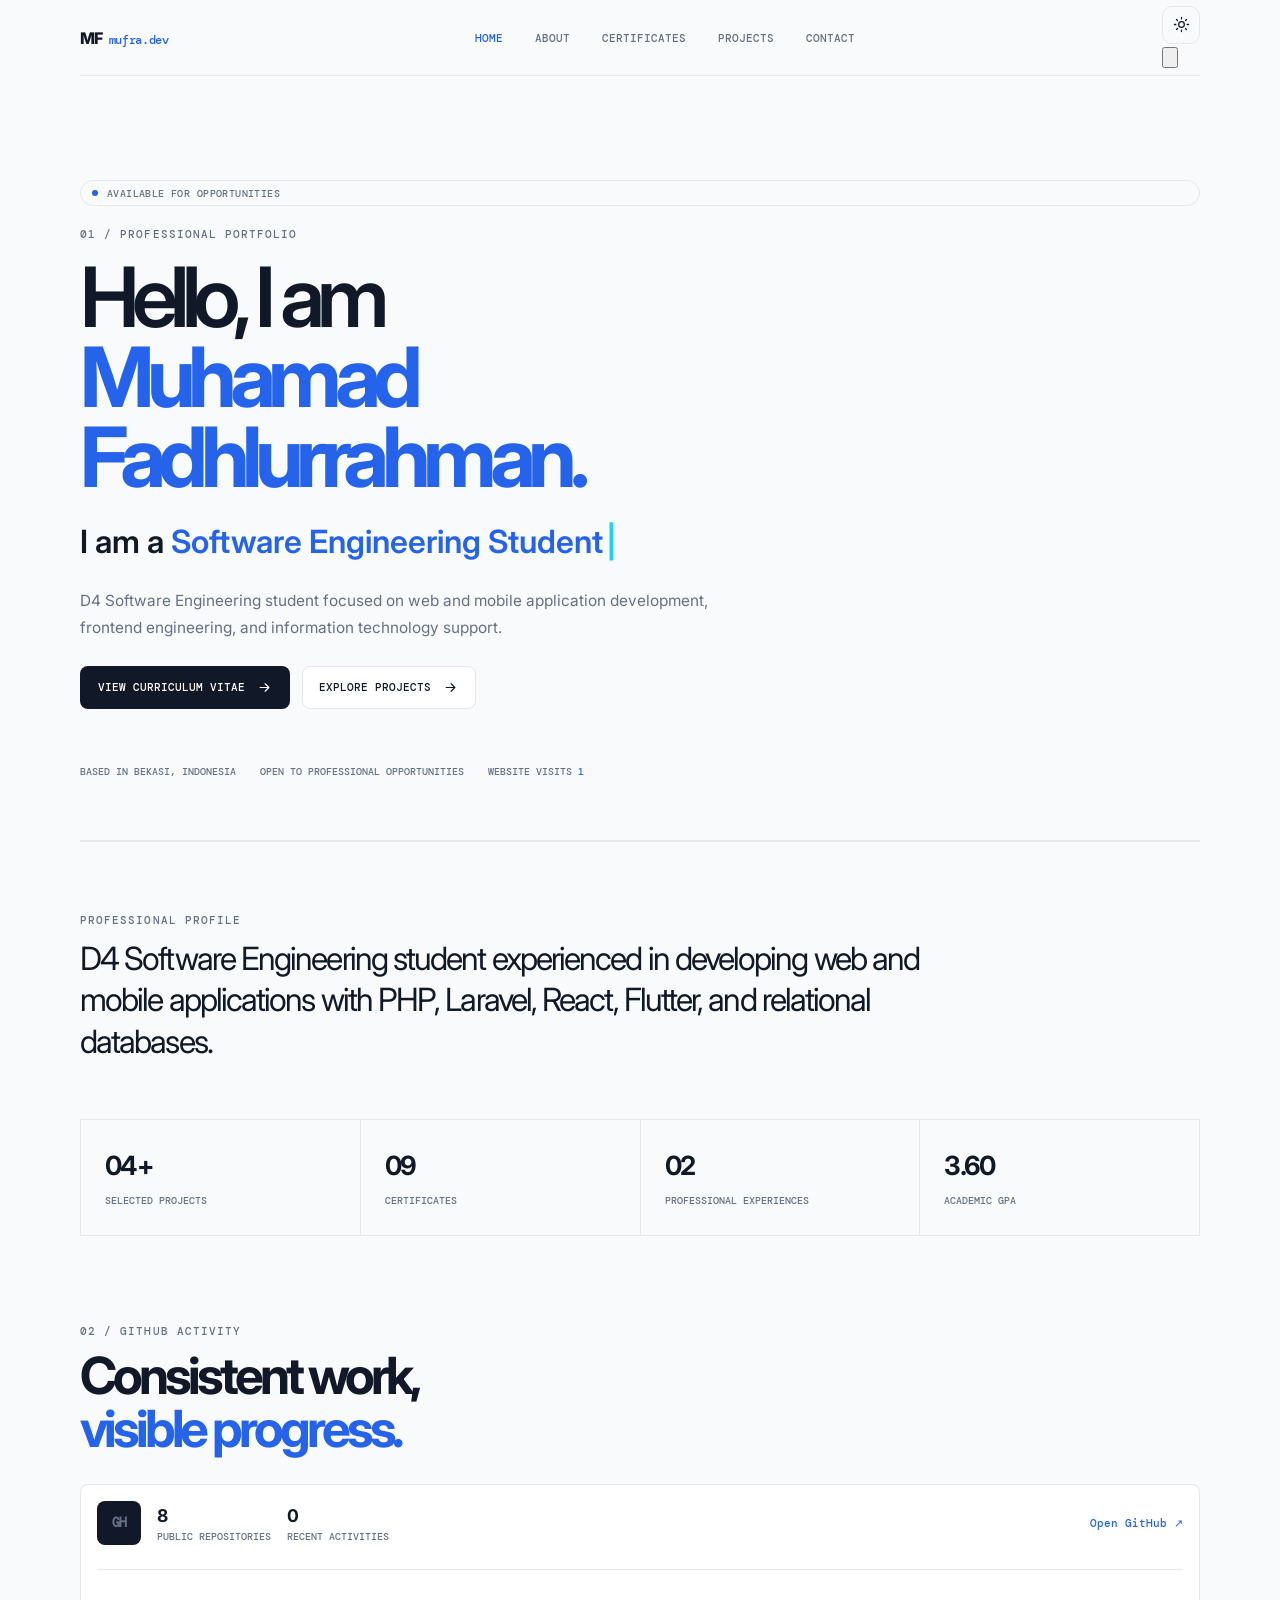
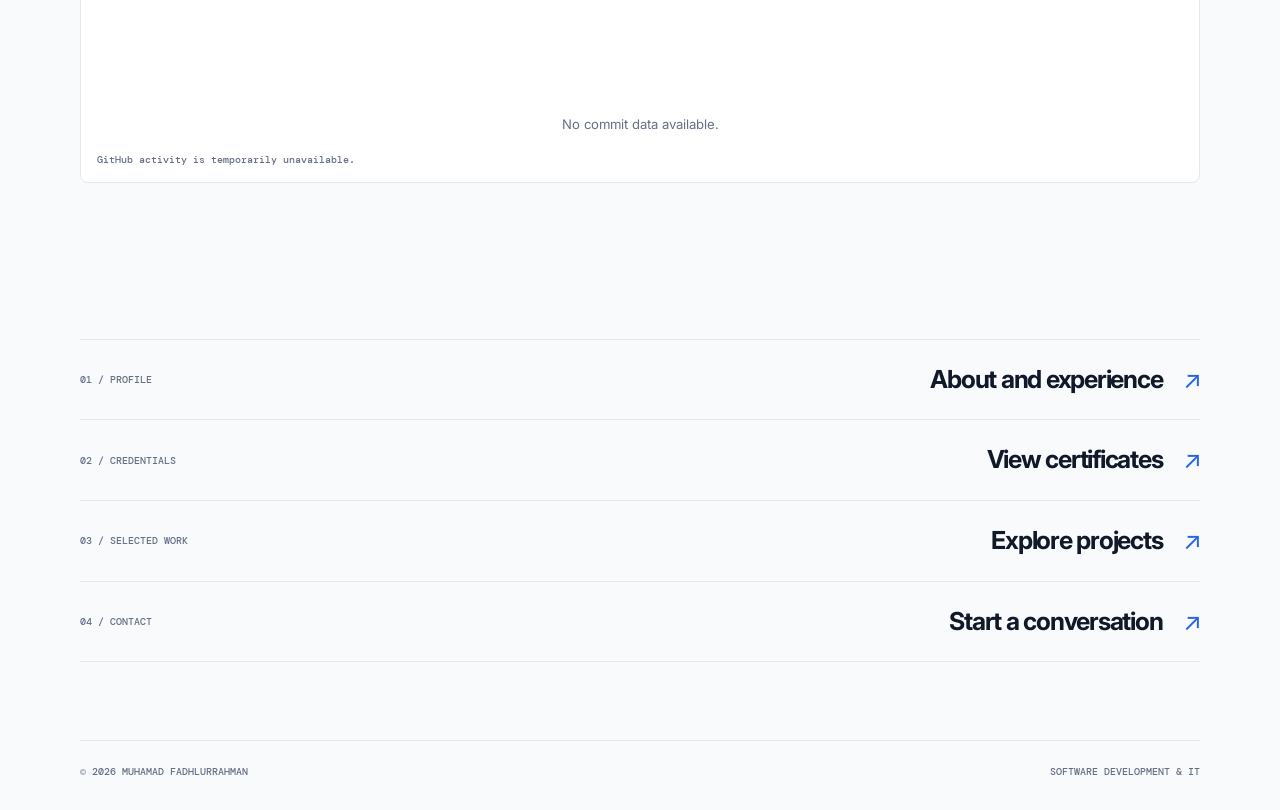
==== index.html @ b0180c2a "Initial commit" ====
<!doctype html>
<html lang="id" data-theme="light">
<head>
  <meta charset="UTF-8"><meta name="viewport" content="width=device-width, initial-scale=1.0">
  <meta name="description" content="Portfolio profesional Muhamad Fadhlurrahman, mahasiswa Rekayasa Perangkat Lunak.">
  <title>Muhamad Fadhlurrahman — Software Developer</title>
  <link rel="preconnect" href="https://fonts.googleapis.com"><link rel="preconnect" href="https://fonts.gstatic.com" crossorigin>
  <link href="https://fonts.googleapis.com/css2?family=DM+Mono:wght@400;500&family=Inter:wght@400;500;600;700;800&display=swap" rel="stylesheet"><link rel="stylesheet" href="index.css">
</head>
<body data-page="home">
  <div class="cursor-dot"></div><div class="cursor-ring"></div>
  <header class="navbar container"><a class="wordmark" href="index.html">MF<span>.</span></a><nav class="desktop-nav"><a class="active" href="index.html">Home</a><a href="certificates.html">Certificates</a><a href="projects.html">Projects</a><a href="contact.html">Contact</a></nav><div class="nav-actions"><button class="theme-switch" aria-label="Ganti tema" title="Ganti tema"><svg class="icon icon-sun" viewBox="0 0 24 24"><circle cx="12" cy="12" r="4"/><path d="M12 2v2M12 20v2M4.93 4.93l1.42 1.42M17.65 17.65l1.42 1.42M2 12h2M20 12h2M4.93 19.07l1.42-1.42M17.65 6.35l1.42-1.42"/></svg><svg class="icon icon-moon" viewBox="0 0 24 24"><path d="M21 12.79A9 9 0 1 1 11.21 3 7 7 0 0 0 21 12.79Z"/></svg></button><button class="menu-toggle" aria-label="Buka menu" aria-expanded="false"><svg viewBox="0 0 24 24"><path d="M4 7h16M4 12h16M4 17h16"/></svg></button></div></header>
  <nav class="mobile-menu container" aria-label="Mobile navigation"><a href="index.html">Home</a><a href="certificates.html">Certificates</a><a href="projects.html">Projects</a><a href="contact.html">Contact</a></nav>
  <main>
    <section class="hero container"><div class="hero-orb"></div><div class="availability"><span></span>Available for opportunities</div><p class="eyebrow">01 / Professional portfolio</p><h1>Hello, I am<br><strong>Muhamad Fadhlurrahman.</strong></h1><p class="hero-role">I am a <span id="role-rotator">Software Engineering Student</span><span class="typing-caret">|</span></p><p class="hero-copy">Mahasiswa D4 Rekayasa Perangkat Lunak yang berfokus pada pengembangan aplikasi web dan mobile, frontend engineering, serta dukungan teknologi informasi.</p><div class="hero-actions"><a class="button button-primary" href="assets/Muhamad_Fadhlurrahman_ATS_CV_Professional_Final.pdf" target="_blank" rel="noopener">View Curriculum Vitae <svg viewBox="0 0 24 24"><path d="M5 12h14m-6-6 6 6-6 6"/></svg></a><a class="button button-secondary" href="projects.html">Explore projects <svg viewBox="0 0 24 24"><path d="M5 12h14m-6-6 6 6-6 6"/></svg></a></div><div class="hero-meta"><span>Based in Bekasi, Indonesia</span><span>Open to professional opportunities</span></div></section>
    <section class="intro-strip container reveal"><p class="eyebrow">Professional profile</p><p class="lead">I build practical digital experiences with thoughtful interfaces, reliable functionality, and a continuous commitment to learning.</p></section>
    <section class="stats container reveal"><div><strong>04+</strong><span>Selected projects</span></div><div><strong>09</strong><span>Certificates</span></div><div><strong>02</strong><span>Professional experiences</span></div><div><strong>3.60</strong><span>Academic GPA</span></div></section>
    <section id="github-activity" class="section container"><div class="section-intro reveal"><p class="eyebrow">02 / GitHub activity</p><h2>Consistent work,<br><em>visible progress.</em></h2></div><div class="github-panel reveal"><div class="github-summary"><div class="github-mark">⌘</div><div><strong id="github-repos">—</strong><span>public repositories</span></div><div><strong id="github-events">—</strong><span>recent activities</span></div><a class="text-link" href="https://github.com/kusunoki778" target="_blank" rel="noreferrer">Open GitHub ↗</a></div><div class="activity-chart" id="activity-chart" aria-label="Aktivitas GitHub per bulan"><p class="loading-state">Loading activity...</p></div><p class="data-note" id="github-status">Recent public activity over the last six months.</p></div></section>
    <section class="section home-links container"><a class="feature-link reveal" href="certificates.html"><span>03 / Credentials</span><strong>View certificates <b>↗</b></strong></a><a class="feature-link reveal" href="projects.html"><span>04 / Selected work</span><strong>Explore projects <b>↗</b></strong></a><a class="feature-link reveal" href="contact.html"><span>05 / Contact</span><strong>Start a conversation <b>↗</b></strong></a></section>
  </main>
  <footer class="footer container"><span>© 2026 Muhamad Fadhlurrahman</span><span>Software Development & IT</span></footer>
  <script src="script.js"></script><script src="github.js"></script>
</body></html>
---- index.css ----
﻿:root{--bg-primary:#f8fafc;--bg-secondary:#fff;--bg-card:#fff;--text-primary:#0f172a;--text-secondary:#475569;--accent-color:#2563eb;--accent-hover:#1d4ed8;--border-color:#e2e8f0;--shadow-sm:0 1px 3px rgba(0,0,0,.05);--shadow-md:0 4px 14px rgba(15,23,42,.08);--transition:all .25s cubic-bezier(.4,0,.2,1);--sans:'Inter',sans-serif;--mono:'DM Mono',monospace}
*{box-sizing:border-box}
*,*::before,*::after{box-sizing:border-box}
html{scroll-behavior:smooth}
body{margin:0;background:var(--bg-primary);color:var(--text-primary);font-family:var(--sans);line-height:1.6;transition:background .3s,color .3s}
.container{width:min(1120px,calc(100% - 48px));margin-inline:auto}
.navbar{height:76px;display:flex;align-items:center;justify-content:space-between;width:min(1120px,calc(100% - 48px));margin:auto;position:relative;z-index:5}
.wordmark{font-size:.9rem;font-weight:700;letter-spacing:-.03em;text-decoration:none;color:var(--text-primary)}
nav{display:flex;gap:2rem}
nav a{color:var(--text-secondary);font:500 .7rem var(--mono);text-decoration:none;text-transform:uppercase;transition:var(--transition)}
nav a:hover{color:var(--accent-color)}
.theme-switch{width:38px;height:38px;border:1px solid var(--border-color);border-radius:10px;background:var(--bg-secondary);color:var(--text-primary);display:grid;place-items:center;cursor:pointer;transition:var(--transition)}
.theme-switch:hover{border-color:var(--accent-color);color:var(--accent-color)}
.icon{width:17px;height:17px;fill:none;stroke:currentColor;stroke-width:1.8;stroke-linecap:round;stroke-linejoin:round}
.icon-moon{display:none}
.hero{padding:126px 0 86px;border-bottom:1px solid var(--border-color)}
.availability{display:inline-flex;align-items:center;gap:.55rem;border:1px solid #bbf7d0;background:#f0fdf4;color:#15803d;border-radius:999px;padding:.35rem .7rem;font:500 .64rem var(--mono);text-transform:uppercase;letter-spacing:.04em}
.availability span{width:6px;height:6px;border-radius:50%;background:#22c55e}
.eyebrow{color:var(--text-secondary);font:500 .66rem var(--mono);text-transform:uppercase;letter-spacing:.1em}
.hero .eyebrow{margin:1.35rem 0 1rem}
.eyebrow i{color:var(--accent-color);font-style:normal;margin:0 .35rem}
.hero h1{font-size:clamp(3.6rem,8vw,7rem);line-height:.98;letter-spacing:-.09em;margin:0;max-width:850px;font-weight:500}
.hero h1 strong{color:var(--accent-color);font-weight:700}
.hero-copy{max-width:600px;color:var(--text-secondary);font-size:1.05rem;margin:1.7rem 0 2rem}
.hero-actions{display:flex;gap:.75rem}
.button{display:inline-flex;align-items:center;gap:.75rem;border:1px solid transparent;border-radius:8px;padding:.8rem 1.05rem;font:500 .68rem var(--mono);text-transform:uppercase;text-decoration:none;cursor:pointer;transition:var(--transition)}
.button svg,.card-link svg,.contact-links svg{width:15px;height:15px;fill:none;stroke:currentColor;stroke-width:1.8;stroke-linecap:round;stroke-linejoin:round}
.button-primary{background:var(--accent-color);color:white}
.button-primary:hover{background:var(--accent-hover);transform:translateY(-2px)}
.button-secondary{border-color:var(--border-color);background:var(--bg-secondary);color:var(--text-primary)}
.button-secondary:hover{border-color:var(--accent-color);color:var(--accent-color);transform:translateY(-2px)}
.hero-meta{display:flex;gap:2rem;margin-top:5rem;color:var(--text-secondary);font:500 .62rem var(--mono);text-transform:uppercase}
.section{padding:112px 0}
.section-intro{margin-bottom:2.7rem}
.section-intro h2{font-size:clamp(2.4rem,5vw,4rem);line-height:1.04;letter-spacing:-.08em;margin:0;font-weight:700}
.section-intro em{font-style:normal;color:var(--accent-color)}
.certificate-grid{display:grid;grid-template-columns:repeat(3,1fr);gap:1rem}
.certificate-card{background:var(--bg-card);border:1px solid var(--border-color);border-radius:12px;padding:.7rem;box-shadow:var(--shadow-sm);transition:var(--transition)}
.certificate-card:hover{transform:translateY(-4px);box-shadow:var(--shadow-md);border-color:#bfdbfe}
.certificate-card img{width:100%;height:160px;object-fit:cover;border-radius:7px;background:#f1f5f9}
.certificate-card div{padding:.75rem .25rem .25rem}
.certificate-card h3{font-size:.83rem;line-height:1.35;margin:0 0 .35rem}
.certificate-card p,.project-type{margin:0;color:var(--text-secondary);font:500 .62rem var(--mono);text-transform:uppercase}
.project-heading{display:inline-block;margin-bottom:2rem}
.project-tabs{display:flex;gap:1.5rem;border-bottom:1px solid var(--border-color);margin-bottom:1.5rem}
.tab{border:0;background:none;color:var(--text-secondary);padding:0 0 .8rem;font:500 .68rem var(--mono);text-transform:uppercase;cursor:pointer;position:relative}
.tab.active{color:var(--accent-color)}
.tab.active::after{content:'';height:2px;background:var(--accent-color);position:absolute;bottom:-1px;left:0;right:0}
.project-grid{display:grid;grid-template-columns:repeat(2,1fr);gap:1rem}
.project-card{background:var(--bg-card);border:1px solid var(--border-color);border-radius:12px;overflow:hidden;box-shadow:var(--shadow-sm);transition:var(--transition)}
.project-card:hover{transform:translateY(-4px);box-shadow:var(--shadow-md)}
.project-card.hidden{display:none}
.project-thumb{height:260px;background:#e2e8f0;overflow:hidden}
.project-thumb img{width:100%;height:100%;object-fit:cover;transition:transform .5s}
.project-card:hover .project-thumb img{transform:scale(1.04)}
.project-content{display:flex;justify-content:space-between;gap:1rem;padding:1.25rem}
.project-content h3{font-size:1.25rem;letter-spacing:-.04em;margin:.35rem 0 .45rem}
.project-content>div>p:not(.project-type){font-size:.8rem;color:var(--text-secondary);max-width:390px;margin:0}
.tech-list{display:flex;flex-wrap:wrap;gap:.35rem;margin-top:1rem}
.tech-list span{border:1px solid var(--border-color);border-radius:5px;color:var(--text-secondary);padding:.25rem .4rem;font:500 .58rem var(--mono)}
.card-link{flex:none;width:34px;height:34px;border:1px solid var(--border-color);border-radius:7px;color:var(--accent-color);display:grid;place-items:center;text-decoration:none}
.card-link:hover{background:var(--accent-color);color:white}
.about{background:var(--bg-secondary);border-block:1px solid var(--border-color)}
.about-layout{display:grid;grid-template-columns:1fr 1fr;gap:6rem}
.about-layout>p{font-size:1.2rem;line-height:1.7;color:var(--text-secondary);margin:0}
.skill-list{border-top:1px solid var(--border-color)}
.skill-list div{display:grid;grid-template-columns:140px 1fr;gap:1rem;padding:1rem 0;border-bottom:1px solid var(--border-color);font-size:.78rem}
.skill-list strong{font-size:.7rem;font-family:var(--mono);text-transform:uppercase;color:var(--text-primary)}
.skill-list span{color:var(--text-secondary)}
.contact{padding-bottom:80px}
.contact-inner{display:grid;grid-template-columns:1fr 1fr;gap:6rem;padding:3rem 0;border-top:1px solid var(--border-color)}
.contact-inner h2{font-size:clamp(2.4rem,5vw,4rem);line-height:1.03;letter-spacing:-.08em;margin:0}
.contact-inner em{font-style:normal;color:var(--accent-color)}
.contact-links{border-top:1px solid var(--border-color)}
.contact-links a{display:grid;grid-template-columns:90px 1fr 18px;align-items:center;gap:1rem;padding:1.1rem 0;border-bottom:1px solid var(--border-color);color:var(--text-primary);font-size:.8rem;text-decoration:none}
.contact-links a:hover{color:var(--accent-color)}
.contact-links span{color:var(--text-secondary);font:500 .63rem var(--mono);text-transform:uppercase}
.footer{display:flex;justify-content:space-between;padding:1.5rem 0 2rem;border-top:1px solid var(--border-color);color:var(--text-secondary);font:500 .62rem var(--mono);text-transform:uppercase}
body[data-theme="dark"]{--bg-primary:#090d16;--bg-secondary:#111827;--bg-card:#1f2937;--text-primary:#f9fafb;--text-secondary:#9ca3af;--accent-color:#3b82f6;--accent-hover:#60a5fa;--border-color:#263246;--shadow-sm:0 1px 3px rgba(0,0,0,.3);--shadow-md:0 4px 12px rgba(0,0,0,.4)}
body[data-theme="dark"] .availability{background:#052e16;border-color:#166534;color:#86efac}
body[data-theme="dark"] .certificate-card img{background:#111827}
.reveal{opacity:0;transform:translateY(18px);transition:.7s}
.reveal.visible{opacity:1;transform:none}
@media(max-width:780px){.container,.navbar{width:min(100% - 32px,560px)}
.navbar{height:68px}
.wordmark{font-size:.78rem}
nav{gap:.9rem}
nav a{font-size:.55rem}
.hero{padding:90px 0 60px}
.hero h1{font-size:clamp(3rem,14vw,5rem)}
.hero-meta{display:block;line-height:2;margin-top:3rem}
.certificate-grid,.project-grid,.about-layout,.contact-inner{grid-template-columns:1fr;gap:1rem}
.certificate-card img{height:190px}
.section{padding:75px 0}
.about-layout>p{font-size:1rem;margin-bottom:2rem}
.contact-inner{gap:2.5rem}
.footer{display:block;line-height:2}
.footer span{display:block}
}

/* Multi-page portfolio refresh */
:root{--bg-primary:#f7f8fc;--bg-secondary:#fff;--bg-card:rgba(255,255,255,.78);--text-primary:#111827;--text-secondary:#64748b;--accent-color:#6d28d9;--accent-hover:#0891b2;--border-color:#e5e7eb;--shadow-md:0 18px 50px rgba(30,41,59,.12)}
html[data-theme="dark"]{--bg-primary:#080b13;--bg-secondary:#111827;--bg-card:rgba(17,24,39,.78);--text-primary:#f8fafc;--text-secondary:#a4b0c2;--accent-color:#a78bfa;--accent-hover:#22d3ee;--border-color:#263247}
body{background:radial-gradient(circle at 80% 4%,rgba(124,58,237,.12),transparent 28%),radial-gradient(circle at 5% 42%,rgba(6,182,212,.08),transparent 30%),var(--bg-primary);background-attachment:fixed}
.navbar{position:sticky;top:0;background:color-mix(in srgb,var(--bg-primary) 78%,transparent);backdrop-filter:blur(18px);border-bottom:1px solid color-mix(in srgb,var(--border-color) 75%,transparent)}
.wordmark{font-size:1.1rem;letter-spacing:-.08em}.wordmark span{color:var(--accent-color)}.desktop-nav a.active{color:var(--accent-color)}
.hero{position:relative;min-height:calc(100vh - 76px);display:flex;flex-direction:column;justify-content:center;overflow:hidden}.hero-orb{position:absolute;width:480px;height:480px;right:-130px;top:80px;border-radius:50%;background:radial-gradient(circle,rgba(167,139,250,.2),rgba(34,211,238,.05) 45%,transparent 70%);filter:blur(16px);animation:floatGlow 8s ease-in-out infinite;pointer-events:none}.hero h1,.page-hero h1,.contact-copy h1{font-size:clamp(3.4rem,8vw,7.2rem);line-height:.96;letter-spacing:-.09em;font-weight:600}.hero h1 strong,.page-hero em,.contact-copy em,.section-intro em{font-style:normal;background:linear-gradient(100deg,#8b5cf6,#06b6d4 60%,#34d399);-webkit-background-clip:text;background-clip:text;color:transparent}.hero-role{font-size:clamp(1.25rem,2.5vw,2rem);margin:1.7rem 0 .2rem;font-weight:600}.hero-role span{color:var(--accent-color);transition:opacity .25s,transform .25s}.hero-role .role-changing{opacity:0;transform:translateY(8px)}.typing-caret{color:#22d3ee!important;margin-left:.2rem;animation:blink 1s infinite}.intro-strip{padding:88px 0 36px;border-top:1px solid var(--border-color)}.lead{max-width:790px;margin:0;font-size:clamp(1.7rem,3.5vw,3.2rem);line-height:1.15;letter-spacing:-.06em}.stats{display:grid;grid-template-columns:repeat(4,1fr);gap:1px;background:var(--border-color);border:1px solid var(--border-color);margin-top:36px}.stats div{padding:1.5rem;background:var(--bg-primary)}.stats strong{display:block;font-size:2rem;letter-spacing:-.06em}.stats span{font:500 .62rem var(--mono);color:var(--text-secondary);text-transform:uppercase}.page-hero{padding:110px 0 45px}.page-hero h1{margin:.5rem 0 1.4rem}.page-hero>p:last-child{max-width:590px;color:var(--text-secondary);font-size:1rem}.section-description{max-width:570px;color:var(--text-secondary)}.section-description a,.text-link{color:var(--accent-color)}
.github-panel{border:1px solid var(--border-color);background:var(--bg-card);border-radius:16px;padding:1.3rem;box-shadow:var(--shadow-md)}.github-summary{display:flex;align-items:center;gap:1.3rem;padding-bottom:1.5rem;border-bottom:1px solid var(--border-color)}.github-mark{width:44px;height:44px;display:grid;place-items:center;border-radius:12px;background:var(--text-primary);color:var(--bg-primary);font-size:1.5rem}.github-summary strong{display:block;font-size:1.25rem}.github-summary span{display:block;color:var(--text-secondary);font:500 .6rem var(--mono);text-transform:uppercase}.github-summary .text-link{margin-left:auto;font:500 .68rem var(--mono);text-decoration:none}.activity-chart{height:190px;display:flex;align-items:end;justify-content:space-around;gap:1.2rem;padding:1.5rem 1rem .3rem}.activity-month{height:100%;flex:1;display:flex;flex-direction:column;align-items:center;justify-content:end;gap:.45rem}.activity-month strong{font:500 .68rem var(--mono);color:var(--accent-color)}.activity-month small{font:500 .62rem var(--mono);color:var(--text-secondary);text-transform:uppercase}.bar-track{height:125px;width:min(42px,70%);display:flex;align-items:end;border-radius:8px;background:color-mix(in srgb,var(--border-color) 48%,transparent);overflow:hidden}.bar-track span{display:block;width:100%;min-height:8px;border-radius:8px;background:linear-gradient(180deg,#a78bfa,#06b6d4);transition:height 1s cubic-bezier(.16,1,.3,1)}.data-note,.loading-state{margin:.8rem 0 0;color:var(--text-secondary);font:500 .6rem var(--mono)}.empty-activity{width:100%;text-align:center;color:var(--text-secondary);font-size:.82rem}.empty-activity a{display:inline-block;margin-top:.5rem;color:var(--accent-color)}.home-links{display:grid;gap:0;padding-top:20px}.feature-link{display:flex;justify-content:space-between;align-items:center;padding:1.7rem 0;border-top:1px solid var(--border-color);text-decoration:none;color:var(--text-primary)}.feature-link:last-child{border-bottom:1px solid var(--border-color)}.feature-link span{font:500 .63rem var(--mono);color:var(--text-secondary);text-transform:uppercase}.feature-link strong{font-size:clamp(1.3rem,2.5vw,2rem);letter-spacing:-.05em}.feature-link b{color:var(--accent-color);font-weight:400;margin-left:1rem}.project-actions{display:flex;gap:.45rem;align-items:flex-start}.card-link{font-size:1rem}.certificate-card,.project-card{background:var(--bg-card);backdrop-filter:blur(8px);border-color:var(--border-color)}.certificate-card:after,.project-card:after{content:'';position:absolute;inset:0;transform:translateX(-120%);background:linear-gradient(110deg,transparent 35%,rgba(255,255,255,.25),transparent 65%);pointer-events:none}.certificate-card:hover:after,.project-card:hover:after{animation:shine .9s ease}.certificate-card:hover,.project-card:hover{border-color:color-mix(in srgb,var(--accent-color) 45%,var(--border-color));box-shadow:var(--shadow-md)}.contact-page{min-height:calc(100vh - 150px);display:grid;grid-template-columns:1fr 1fr;align-items:center;gap:6rem;padding:100px 0}.contact-copy h1{margin:.5rem 0 1.5rem}.contact-copy>p:last-child{max-width:480px;color:var(--text-secondary);font-size:1rem}.contact-page .contact-links{border-top:1px solid var(--border-color)}.contact-page .contact-links a{grid-template-columns:120px 1fr 18px}.certificate-modal{position:fixed;inset:0;z-index:100;display:grid;place-items:center;padding:24px;background:rgba(3,7,18,.82);backdrop-filter:blur(14px);opacity:0;pointer-events:none;transition:.25s}.certificate-modal.open{opacity:1;pointer-events:auto}.certificate-modal-content{position:relative;width:min(760px,92vw);max-height:90vh;padding:12px;border:1px solid rgba(255,255,255,.2);border-radius:16px;background:#111827;box-shadow:0 24px 80px rgba(0,0,0,.4);transform:scale(.96);transition:.25s}.certificate-modal.open .certificate-modal-content{transform:scale(1)}.certificate-modal img{display:block;width:100%;max-height:78vh;object-fit:contain;border-radius:9px}.certificate-modal h3{color:#fff;font-size:.8rem;margin:10px 4px 2px}.certificate-modal p{color:#9ca3af;font:.65rem var(--mono);margin:0 4px 3px}.certificate-close{position:absolute;top:-14px;right:-14px;width:40px;height:40px;border:1px solid rgba(255,255,255,.25);border-radius:50%;background:#fff;color:#111827;font-size:1.3rem;line-height:1;cursor:pointer}.certificate-card{cursor:pointer}@keyframes floatGlow{50%{transform:translate(-30px,20px) scale(1.12)}}@keyframes shine{100%{transform:translateX(120%)}}@keyframes blink{50%{opacity:0}}
html[data-theme="dark"] .availability{background:#052e16;border-color:#166534;color:#86efac}html[data-theme="dark"] .certificate-card img{background:#111827}
@media(max-width:780px){.desktop-nav{display:none}.hero{min-height:auto;padding:90px 0 70px}.hero h1,.page-hero h1,.contact-copy h1{font-size:clamp(3rem,14vw,5rem)}.hero-orb{width:300px;height:300px;right:-140px}.stats{grid-template-columns:repeat(2,1fr)}.stats div{padding:1rem}.github-summary{flex-wrap:wrap}.github-summary .text-link{width:100%;margin-left:0}.activity-chart{gap:.35rem;padding-inline:0}.contact-page{min-height:auto;grid-template-columns:1fr;gap:3rem;padding:80px 0}.page-hero{padding:80px 0 20px}.feature-link{display:block}.feature-link strong{display:block;margin-top:.7rem}.contact-page .contact-links a{grid-template-columns:90px 1fr 18px}}
@media(prefers-reduced-motion:reduce){*,*::before,*::after{animation-duration:.01ms!important;transition-duration:.01ms!important;scroll-behavior:auto!important}}

.hero-meta strong{color:var(--accent-color);font-weight:500}
.wordmark{display:inline-flex;align-items:baseline;gap:.45rem}.wordmark strong{font:800 1rem var(--sans);letter-spacing:-.08em;color:var(--text-primary)}.wordmark span{display:inline!important;color:var(--accent-color);font:500 .72rem var(--mono);letter-spacing:-.03em}
.top-repositories{margin-top:1.4rem;border-top:1px solid var(--border-color);padding-top:1rem}.top-repositories>p{margin:0 0 .5rem;color:var(--text-secondary);font:500 .62rem var(--mono);text-transform:uppercase}.top-repositories a{display:grid;grid-template-columns:32px 1fr auto;align-items:center;gap:.7rem;padding:.8rem 0;border-bottom:1px solid var(--border-color);color:var(--text-primary);text-decoration:none}.top-repositories a:hover strong{color:var(--accent-color)}.top-repositories span{color:var(--accent-color);font:500 .62rem var(--mono)}.top-repositories strong{font-size:.82rem}.top-repositories small{color:var(--text-secondary);font:500 .6rem var(--mono)}
.activity-month small{display:flex;flex-direction:column;align-items:center}.activity-month small i{font-style:normal;font-size:.5rem;opacity:.6;margin-top:2px}
.github-mark span{font:800 .82rem var(--mono);letter-spacing:-.08em}
.experience-item ul{margin:0;padding-left:1.1rem;color:var(--text-secondary);font:400 .84rem/1.7 var(--sans)}.experience-item li{padding-left:.25rem;margin:.2rem 0}.experience-item li::marker{color:var(--accent-color)}
.cursor-dot,.cursor-ring{display:none!important}.hero-orb{display:none}.hero{min-height:auto;padding:104px 0 62px}.hero h1{font-size:clamp(3rem,6.5vw,5.6rem);max-width:760px}.hero-copy{max-width:660px;font-size:.96rem;line-height:1.75;margin:1.2rem 0 1.5rem}.hero-role{margin:1.25rem 0 .1rem}.hero-meta{margin-top:3.5rem;gap:1.5rem}.intro-strip{padding:62px 0 28px}.lead{max-width:900px;font-size:clamp(1.35rem,2.5vw,2.25rem);line-height:1.3}.stats{margin-top:28px}.stats strong{font-size:1.65rem}.section{padding:78px 0}.section-intro{margin-bottom:1.8rem}.section-intro h2{font-size:clamp(2rem,4vw,3.25rem)}.page-hero{padding:76px 0 20px}.page-hero h1{font-size:clamp(2.7rem,6vw,5rem);margin:.4rem 0 1rem}.section-description{font-size:.9rem}.github-panel{padding:1rem}.github-summary{gap:1rem}.github-summary strong{font-size:1.1rem}.activity-chart{height:170px;padding:1.2rem .4rem .3rem;gap:.7rem}.bar-track{height:110px;width:min(32px,70%)}.feature-link{padding:1.25rem 0}.feature-link strong{font-size:clamp(1.1rem,2vw,1.55rem)}.certificate-grid,.project-grid{gap:.85rem}.certificate-card,.project-card{border-radius:6px}.certificate-card img{height:145px}.project-thumb{height:220px}.project-content{padding:1rem}.project-content h3{font-size:1.1rem}.project-content>div>p:not(.project-type){font-size:.76rem;line-height:1.65}.tech-list{margin-top:.8rem}.tech-list span{padding:.22rem .35rem}.about-grid{gap:4rem}.experience-item{gap:3rem}.contact-page{padding:78px 0}.contact-copy h1{font-size:clamp(2.7rem,6vw,5rem)}
html[data-theme="dark"] .github-panel,html[data-theme="dark"] .certificate-card,html[data-theme="dark"] .project-card{background:#111827}
@media(max-width:780px){.hero{padding:76px 0 54px}.hero h1{font-size:clamp(2.75rem,12vw,4.4rem)}.hero-copy{font-size:.88rem}.hero-meta{margin-top:2.5rem;line-height:1.8}.intro-strip{padding-top:52px}.lead{font-size:1.25rem}.section{padding:62px 0}.section-intro h2{font-size:2.15rem}.page-hero{padding-top:62px}.stats strong{font-size:1.4rem}.github-summary{gap:.75rem}.github-mark{width:38px;height:38px}.activity-chart{gap:.2rem}.activity-month small{font-size:.54rem}.experience-item{gap:.65rem}.about-grid{gap:2rem}}
@media(min-width:781px){.mobile-menu{display:none!important}}
@media(max-width:780px){.mobile-menu{position:fixed;display:flex;flex-direction:column;gap:1rem;inset:76px 12px auto;padding:1.35rem;border:1px solid var(--border-color);border-radius:10px;background:color-mix(in srgb,var(--bg-card) 94%,transparent);backdrop-filter:blur(18px);box-shadow:var(--shadow-md);opacity:0;pointer-events:none;transform:translateY(-12px);transition:opacity .25s,transform .25s}.mobile-menu.open{opacity:1;pointer-events:auto;transform:translateY(0)}.mobile-menu a{padding:.55rem;color:var(--text-primary);font:500 .7rem var(--mono);text-decoration:none;text-transform:uppercase}.mobile-menu a:hover{color:var(--accent-color)}}
@media(max-width:780px){header.navbar{display:flex!important;visibility:visible!important;opacity:1!important;position:fixed!important;top:0;left:0;right:0;width:100%!important;height:68px;z-index:100;padding:0 16px}.navbar .desktop-nav{display:none!important}.navbar .nav-actions{display:flex!important;align-items:center;gap:.45rem;position:relative;z-index:101}.navbar .menu-toggle{display:grid!important;place-items:center;width:44px;height:44px;border:0;background:transparent;color:var(--text-primary);cursor:pointer;pointer-events:auto;touch-action:manipulation;position:relative;z-index:102}.navbar .menu-toggle svg{width:22px;height:22px;fill:none;stroke:currentColor;stroke-width:1.8;stroke-linecap:round;pointer-events:none}.navbar .theme-switch{display:grid!important;place-items:center;pointer-events:auto}}

.wordmark{font-size:.95rem;letter-spacing:-.04em}.wordmark span{display:none}.theme-switch{background:transparent;border-color:var(--border-color);box-shadow:none}.theme-switch:hover{background:var(--text-primary);color:var(--bg-primary)}.button-primary{background:#111827;color:#fff}.button-primary:hover{background:#2563eb;color:#fff}html[data-theme="dark"] .button-primary{background:#fff;color:#111827}html[data-theme="dark"] .button-primary:hover{background:#60a5fa;color:#0b0f19}

.about-grid{display:grid;grid-template-columns:.8fr 1.2fr;gap:6rem;border-top:1px solid var(--border-color)}.about-block h2{margin:0;font-size:clamp(2.1rem,4vw,3.5rem);line-height:1.02;letter-spacing:-.07em}.about-block em,.experience-section em{font-style:normal;color:var(--accent-color)}.about-grid .skill-list{border-top:0}.about-grid .skill-list div{grid-template-columns:145px 1fr;align-items:start;padding:1.15rem 0}.about-grid .skill-list strong{font-family:var(--mono);font-size:.63rem;letter-spacing:.04em;color:var(--text-primary)}.about-grid .skill-list span{font-size:.82rem;line-height:1.65}.experience-section{border-top:1px solid var(--border-color)}.experience-section .section-intro{margin-bottom:2.2rem}.experience-section h2{font-size:clamp(2.1rem,4vw,3.5rem);line-height:1.02;letter-spacing:-.07em}.experience-list{border-top:1px solid var(--border-color)}.experience-item{display:grid;grid-template-columns:1fr 1.3fr;gap:4rem;padding:1.6rem 0;border-bottom:1px solid var(--border-color)}.experience-item>div>span{display:block;margin-bottom:.55rem;color:var(--accent-color);font:500 .62rem var(--mono);letter-spacing:.04em;text-transform:uppercase}.experience-item h3{margin:0 0 .25rem;color:var(--text-primary);font:700 clamp(1.15rem,2vw,1.5rem) var(--sans);letter-spacing:-.04em}.experience-item strong{color:var(--text-secondary);font:500 .68rem var(--mono);text-transform:uppercase}.experience-item p{margin:0;color:var(--text-secondary);font:400 .86rem/1.7 var(--sans);max-width:620px}
@media(max-width:780px){.about-grid{grid-template-columns:1fr;gap:2rem}.about-grid .skill-list div{grid-template-columns:110px 1fr}.experience-item{grid-template-columns:1fr;gap:.8rem}}
@media(max-width:780px){.navbar{position:fixed;top:0;left:0;right:0;width:100%;height:68px;padding-inline:16px;background:color-mix(in srgb,var(--bg-primary) 88%,transparent);backdrop-filter:blur(18px);border-bottom:1px solid var(--border-color);z-index:30}.navbar.container{width:100%}main{padding-top:68px}.mobile-menu{top:76px!important;z-index:29}.mobile-menu.container{width:calc(100% - 24px);max-width:none}}

/* Minimal electric-blue visual system */
:root{--bg-primary:#f8fafc;--bg-secondary:#fff;--bg-card:#fff;--text-primary:#111827;--text-secondary:#667085;--accent-color:#2563eb;--accent-hover:#1d4ed8;--border-color:#e5e7eb;--shadow-md:0 14px 36px rgba(15,23,42,.09)}
html[data-theme="dark"]{--bg-primary:#0b0f19;--bg-secondary:#111827;--bg-card:#111827;--text-primary:#f8fafc;--text-secondary:#94a3b8;--accent-color:#60a5fa;--accent-hover:#93c5fd;--border-color:#263244;--shadow-md:0 16px 40px rgba(0,0,0,.28)}
body{background:var(--bg-primary)}body::before{display:none}.hero-orb{width:420px;height:420px;background:radial-gradient(circle,rgba(37,99,235,.09),transparent 68%);filter:none}.hero h1 strong,.page-hero em,.contact-copy em,.section-intro em{background:none;color:var(--accent-color)}.button-primary{background:var(--text-primary);box-shadow:none}.button-primary:hover{background:var(--accent-color);box-shadow:none}.github-panel{box-shadow:none;border-radius:8px}.github-mark{border-radius:8px;background:var(--text-primary);color:var(--bg-primary)}.bar-track span{background:var(--accent-color)}.certificate-card,.project-card{border-radius:8px;box-shadow:none}.certificate-card:hover,.project-card:hover{box-shadow:var(--shadow-md)}.availability{background:transparent;border-color:var(--border-color);color:var(--text-secondary);box-shadow:none}.availability span{background:var(--accent-color)}.project-thumb{cursor:zoom-in}.project-image-modal{position:fixed;inset:0;z-index:110;display:grid;place-items:center;padding:24px;background:rgba(3,7,18,.84);backdrop-filter:blur(10px);opacity:0;pointer-events:none;transition:opacity .25s}.project-image-modal.open{opacity:1;pointer-events:auto}.project-image-modal-content{position:relative;width:min(900px,94vw);max-height:92vh;padding:12px;border:1px solid rgba(255,255,255,.18);border-radius:10px;background:#111827;box-shadow:0 24px 80px rgba(0,0,0,.45);transform:scale(.96);transition:transform .25s}.project-image-modal.open .project-image-modal-content{transform:scale(1)}.project-image-modal img{display:block;width:100%;max-height:78vh;object-fit:contain;border-radius:5px}.project-image-modal h3{margin:12px 4px 2px;color:#fff;font-size:1rem}.project-image-modal p{margin:0 4px 4px;color:#94a3b8;font:500 .65rem var(--mono);text-transform:uppercase}.project-image-close{position:absolute;top:-14px;right:-14px;width:40px;height:40px;border:1px solid rgba(255,255,255,.25);border-radius:50%;background:#fff;color:#111827;font-size:1.3rem;line-height:1;cursor:pointer}
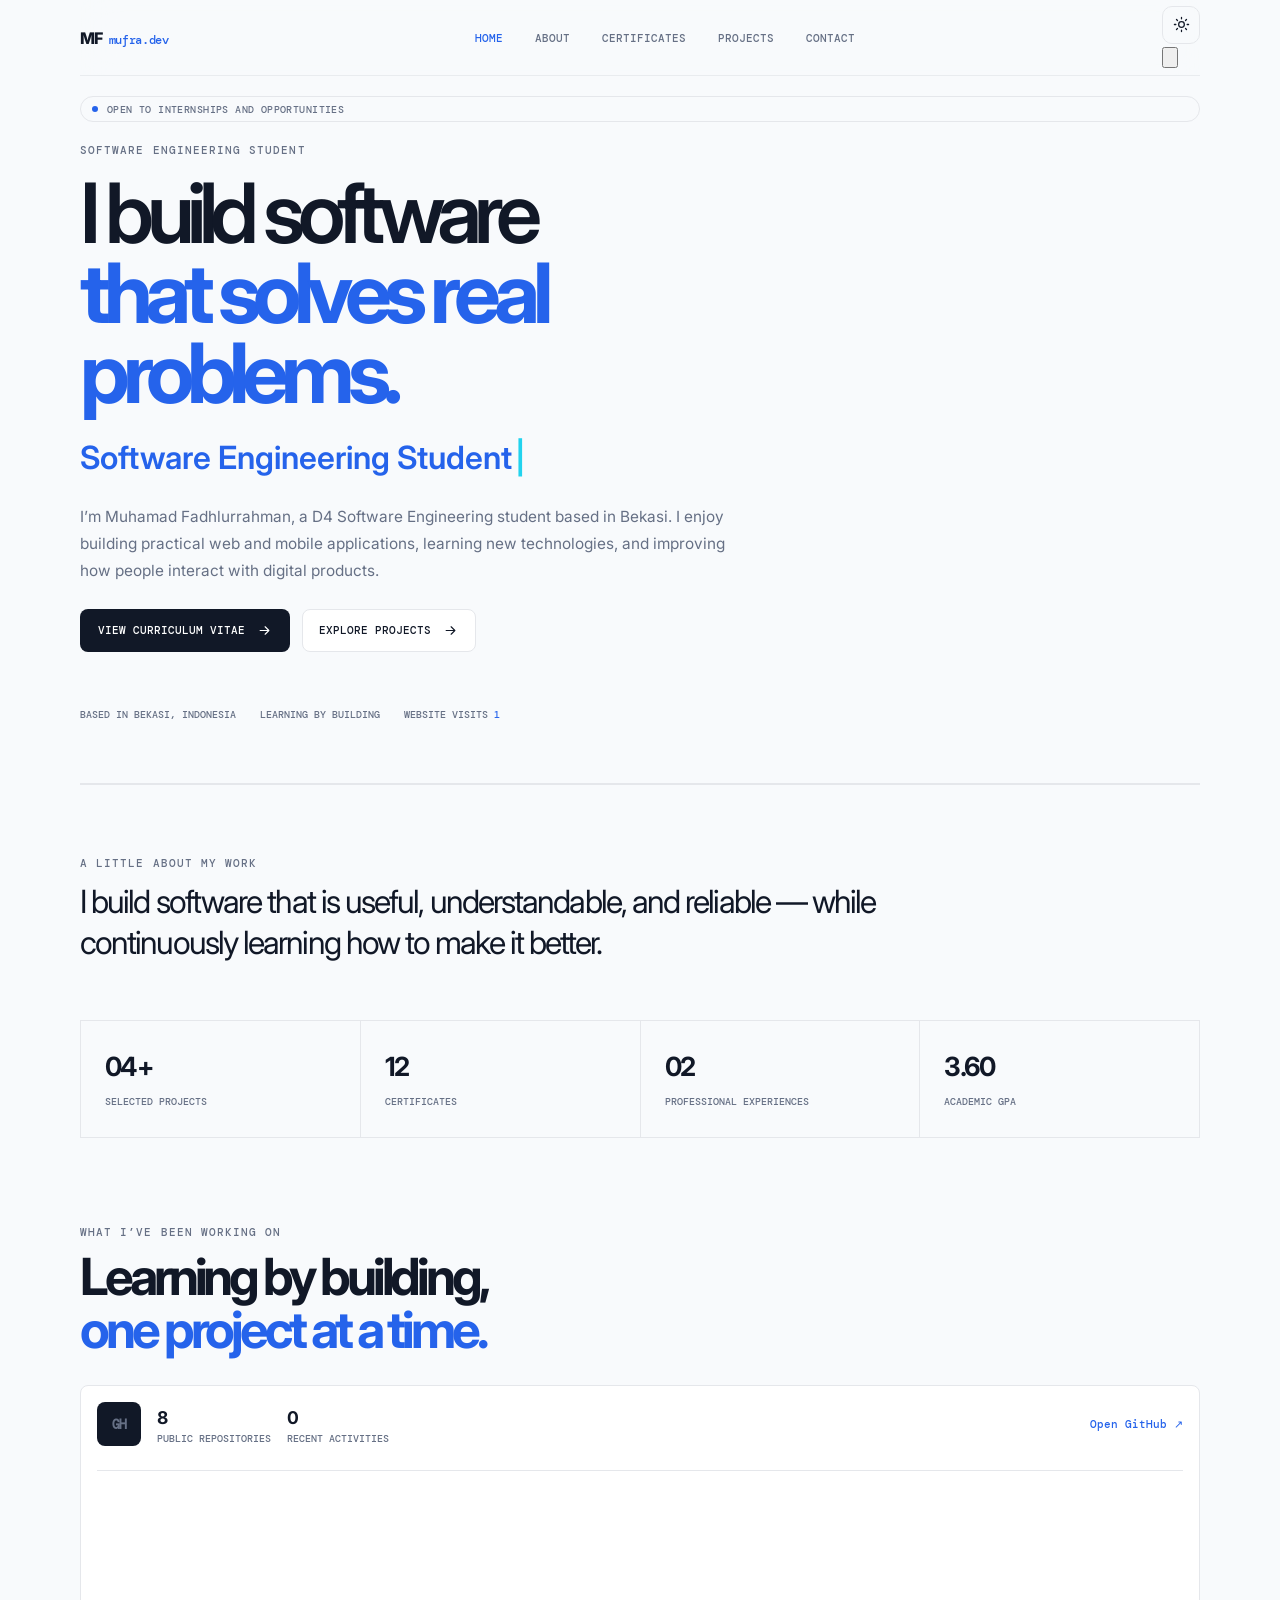
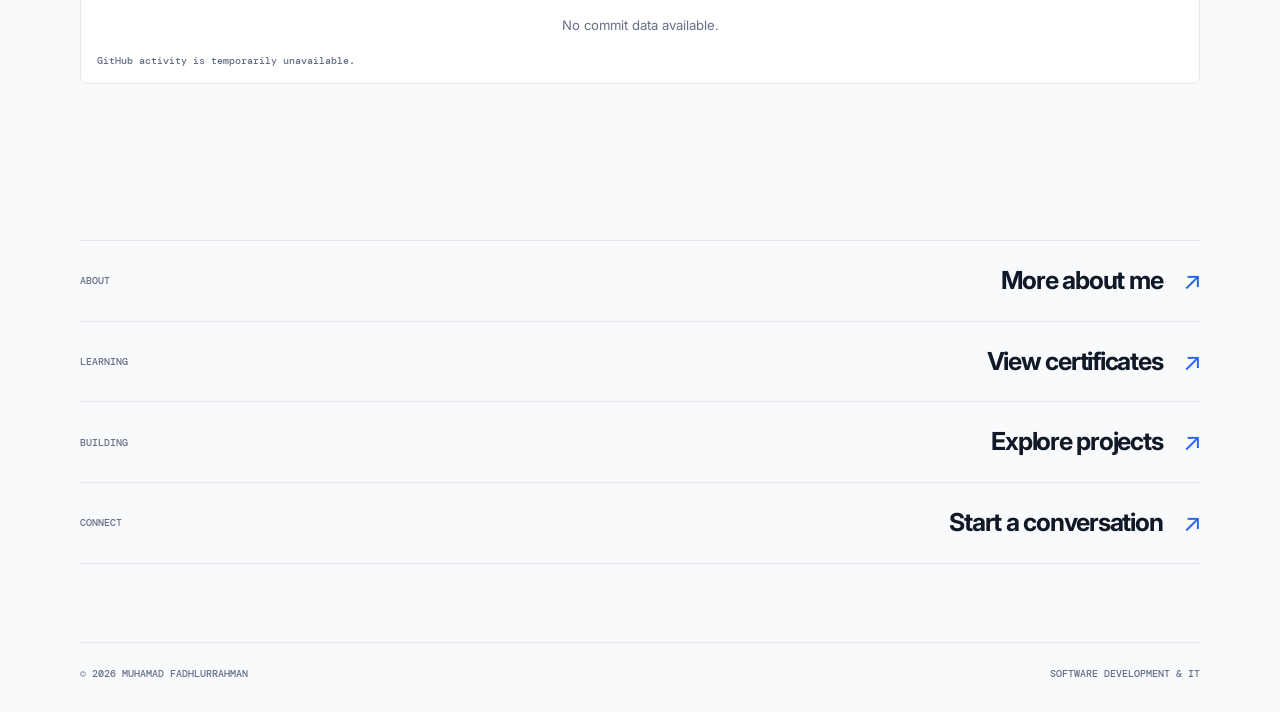
==== commit 14b1cf70: "Update portfolio" ====
--- a/index.html
+++ b/index.html
@@ -14,7 +14,7 @@
   <main>
     <section class="hero container"><div class="hero-orb"></div><div class="availability"><span></span>Available for opportunities</div><p class="eyebrow">01 / Professional portfolio</p><h1>Hello, I am<br><strong>Muhamad Fadhlurrahman.</strong></h1><p class="hero-role">I am a <span id="role-rotator">Software Engineering Student</span><span class="typing-caret">|</span></p><p class="hero-copy">Mahasiswa D4 Rekayasa Perangkat Lunak yang berfokus pada pengembangan aplikasi web dan mobile, frontend engineering, serta dukungan teknologi informasi.</p><div class="hero-actions"><a class="button button-primary" href="assets/Muhamad_Fadhlurrahman_ATS_CV_Professional_Final.pdf" target="_blank" rel="noopener">View Curriculum Vitae <svg viewBox="0 0 24 24"><path d="M5 12h14m-6-6 6 6-6 6"/></svg></a><a class="button button-secondary" href="projects.html">Explore projects <svg viewBox="0 0 24 24"><path d="M5 12h14m-6-6 6 6-6 6"/></svg></a></div><div class="hero-meta"><span>Based in Bekasi, Indonesia</span><span>Open to professional opportunities</span></div></section>
     <section class="intro-strip container reveal"><p class="eyebrow">Professional profile</p><p class="lead">I build practical digital experiences with thoughtful interfaces, reliable functionality, and a continuous commitment to learning.</p></section>
-    <section class="stats container reveal"><div><strong>04+</strong><span>Selected projects</span></div><div><strong>09</strong><span>Certificates</span></div><div><strong>02</strong><span>Professional experiences</span></div><div><strong>3.60</strong><span>Academic GPA</span></div></section>
+    <section class="stats container reveal"><div><strong>04+</strong><span>Selected projects</span></div><div><strong>12</strong><span>Certificates</span></div><div><strong>02</strong><span>Professional experiences</span></div><div><strong>3.60</strong><span>Academic GPA</span></div></section>
     <section id="github-activity" class="section container"><div class="section-intro reveal"><p class="eyebrow">02 / GitHub activity</p><h2>Consistent work,<br><em>visible progress.</em></h2></div><div class="github-panel reveal"><div class="github-summary"><div class="github-mark">⌘</div><div><strong id="github-repos">—</strong><span>public repositories</span></div><div><strong id="github-events">—</strong><span>recent activities</span></div><a class="text-link" href="https://github.com/kusunoki778" target="_blank" rel="noreferrer">Open GitHub ↗</a></div><div class="activity-chart" id="activity-chart" aria-label="Aktivitas GitHub per bulan"><p class="loading-state">Loading activity...</p></div><p class="data-note" id="github-status">Recent public activity over the last six months.</p></div></section>
     <section class="section home-links container"><a class="feature-link reveal" href="certificates.html"><span>03 / Credentials</span><strong>View certificates <b>↗</b></strong></a><a class="feature-link reveal" href="projects.html"><span>04 / Selected work</span><strong>Explore projects <b>↗</b></strong></a><a class="feature-link reveal" href="contact.html"><span>05 / Contact</span><strong>Start a conversation <b>↗</b></strong></a></section>
   </main>
--- a/index.css
+++ b/index.css
@@ -14,8 +14,9 @@
 .icon{width:17px;height:17px;fill:none;stroke:currentColor;stroke-width:1.8;stroke-linecap:round;stroke-linejoin:round}
 .icon-moon{display:none}
 .hero{padding:126px 0 86px;border-bottom:1px solid var(--border-color)}
-.availability{display:inline-flex;align-items:center;gap:.55rem;border:1px solid #bbf7d0;background:#f0fdf4;color:#15803d;border-radius:999px;padding:.35rem .7rem;font:500 .64rem var(--mono);text-transform:uppercase;letter-spacing:.04em}
-.availability span{width:6px;height:6px;border-radius:50%;background:#22c55e}
+.availability{display:inline-flex;align-items:center;gap:.55rem;border:1px solid var(--border-color);background:transparent;color:var(--text-secondary);border-radius:999px;padding:.35rem .7rem;font:500 .64rem var(--mono);text-transform:uppercase;letter-spacing:.04em}
+.availability span{width:6px;height:6px;border-radius:50%;background:var(--accent-color);animation:pulse 1.5s ease-in-out infinite}
+@keyframes pulse{0%,100%{opacity:1}50%{opacity:.3}}
 .eyebrow{color:var(--text-secondary);font:500 .66rem var(--mono);text-transform:uppercase;letter-spacing:.1em}
 .hero .eyebrow{margin:1.35rem 0 1rem}
 .eyebrow i{color:var(--accent-color);font-style:normal;margin:0 .35rem}
@@ -77,7 +78,6 @@
 .contact-links span{color:var(--text-secondary);font:500 .63rem var(--mono);text-transform:uppercase}
 .footer{display:flex;justify-content:space-between;padding:1.5rem 0 2rem;border-top:1px solid var(--border-color);color:var(--text-secondary);font:500 .62rem var(--mono);text-transform:uppercase}
 body[data-theme="dark"]{--bg-primary:#090d16;--bg-secondary:#111827;--bg-card:#1f2937;--text-primary:#f9fafb;--text-secondary:#9ca3af;--accent-color:#3b82f6;--accent-hover:#60a5fa;--border-color:#263246;--shadow-sm:0 1px 3px rgba(0,0,0,.3);--shadow-md:0 4px 12px rgba(0,0,0,.4)}
-body[data-theme="dark"] .availability{background:#052e16;border-color:#166534;color:#86efac}
 body[data-theme="dark"] .certificate-card img{background:#111827}
 .reveal{opacity:0;transform:translateY(18px);transition:.7s}
 .reveal.visible{opacity:1;transform:none}
@@ -104,9 +104,9 @@
 body{background:radial-gradient(circle at 80% 4%,rgba(124,58,237,.12),transparent 28%),radial-gradient(circle at 5% 42%,rgba(6,182,212,.08),transparent 30%),var(--bg-primary);background-attachment:fixed}
 .navbar{position:sticky;top:0;background:color-mix(in srgb,var(--bg-primary) 78%,transparent);backdrop-filter:blur(18px);border-bottom:1px solid color-mix(in srgb,var(--border-color) 75%,transparent)}
 .wordmark{font-size:1.1rem;letter-spacing:-.08em}.wordmark span{color:var(--accent-color)}.desktop-nav a.active{color:var(--accent-color)}
-.hero{position:relative;min-height:calc(100vh - 76px);display:flex;flex-direction:column;justify-content:center;overflow:hidden}.hero-orb{position:absolute;width:480px;height:480px;right:-130px;top:80px;border-radius:50%;background:radial-gradient(circle,rgba(167,139,250,.2),rgba(34,211,238,.05) 45%,transparent 70%);filter:blur(16px);animation:floatGlow 8s ease-in-out infinite;pointer-events:none}.hero h1,.page-hero h1,.contact-copy h1{font-size:clamp(3.4rem,8vw,7.2rem);line-height:.96;letter-spacing:-.09em;font-weight:600}.hero h1 strong,.page-hero em,.contact-copy em,.section-intro em{font-style:normal;background:linear-gradient(100deg,#8b5cf6,#06b6d4 60%,#34d399);-webkit-background-clip:text;background-clip:text;color:transparent}.hero-role{font-size:clamp(1.25rem,2.5vw,2rem);margin:1.7rem 0 .2rem;font-weight:600}.hero-role span{color:var(--accent-color);transition:opacity .25s,transform .25s}.hero-role .role-changing{opacity:0;transform:translateY(8px)}.typing-caret{color:#22d3ee!important;margin-left:.2rem;animation:blink 1s infinite}.intro-strip{padding:88px 0 36px;border-top:1px solid var(--border-color)}.lead{max-width:790px;margin:0;font-size:clamp(1.7rem,3.5vw,3.2rem);line-height:1.15;letter-spacing:-.06em}.stats{display:grid;grid-template-columns:repeat(4,1fr);gap:1px;background:var(--border-color);border:1px solid var(--border-color);margin-top:36px}.stats div{padding:1.5rem;background:var(--bg-primary)}.stats strong{display:block;font-size:2rem;letter-spacing:-.06em}.stats span{font:500 .62rem var(--mono);color:var(--text-secondary);text-transform:uppercase}.page-hero{padding:110px 0 45px}.page-hero h1{margin:.5rem 0 1.4rem}.page-hero>p:last-child{max-width:590px;color:var(--text-secondary);font-size:1rem}.section-description{max-width:570px;color:var(--text-secondary)}.section-description a,.text-link{color:var(--accent-color)}
+.hero{position:relative;display:flex;flex-direction:column;justify-content:center;overflow:hidden;padding:48px 0 62px}.hero-orb{position:absolute;width:480px;height:480px;right:-130px;top:80px;border-radius:50%;background:radial-gradient(circle,rgba(167,139,250,.2),rgba(34,211,238,.05) 45%,transparent 70%);filter:blur(16px);animation:floatGlow 8s ease-in-out infinite;pointer-events:none}.hero h1,.page-hero h1,.contact-copy h1{font-size:clamp(3.4rem,8vw,7.2rem);line-height:.96;letter-spacing:-.09em;font-weight:600}.hero h1 strong,.page-hero em,.contact-copy em,.section-intro em{font-style:normal;background:linear-gradient(100deg,#8b5cf6,#06b6d4 60%,#34d399);-webkit-background-clip:text;background-clip:text;color:transparent}.hero-role{font-size:clamp(1.25rem,2.5vw,2rem);margin:1.7rem 0 .2rem;font-weight:600}.hero-role span{color:var(--accent-color);transition:opacity .25s,transform .25s}.hero-role .role-changing{opacity:0;transform:translateY(8px)}.typing-caret{color:#22d3ee!important;margin-left:.2rem;animation:blink 1s infinite}.intro-strip{padding:88px 0 36px;border-top:1px solid var(--border-color)}.lead{max-width:790px;margin:0;font-size:clamp(1.7rem,3.5vw,3.2rem);line-height:1.15;letter-spacing:-.06em}.stats{display:grid;grid-template-columns:repeat(4,1fr);gap:1px;background:var(--border-color);border:1px solid var(--border-color);margin-top:36px}.stats div{padding:1.5rem;background:var(--bg-primary)}.stats strong{display:block;font-size:2rem;letter-spacing:-.06em}.stats span{font:500 .62rem var(--mono);color:var(--text-secondary);text-transform:uppercase}.page-hero{padding:110px 0 45px}.page-hero h1{margin:.5rem 0 1.4rem}.page-hero>p:last-child{max-width:590px;color:var(--text-secondary);font-size:1rem}.section-description{max-width:570px;color:var(--text-secondary)}.section-description a,.text-link{color:var(--accent-color)}
 .github-panel{border:1px solid var(--border-color);background:var(--bg-card);border-radius:16px;padding:1.3rem;box-shadow:var(--shadow-md)}.github-summary{display:flex;align-items:center;gap:1.3rem;padding-bottom:1.5rem;border-bottom:1px solid var(--border-color)}.github-mark{width:44px;height:44px;display:grid;place-items:center;border-radius:12px;background:var(--text-primary);color:var(--bg-primary);font-size:1.5rem}.github-summary strong{display:block;font-size:1.25rem}.github-summary span{display:block;color:var(--text-secondary);font:500 .6rem var(--mono);text-transform:uppercase}.github-summary .text-link{margin-left:auto;font:500 .68rem var(--mono);text-decoration:none}.activity-chart{height:190px;display:flex;align-items:end;justify-content:space-around;gap:1.2rem;padding:1.5rem 1rem .3rem}.activity-month{height:100%;flex:1;display:flex;flex-direction:column;align-items:center;justify-content:end;gap:.45rem}.activity-month strong{font:500 .68rem var(--mono);color:var(--accent-color)}.activity-month small{font:500 .62rem var(--mono);color:var(--text-secondary);text-transform:uppercase}.bar-track{height:125px;width:min(42px,70%);display:flex;align-items:end;border-radius:8px;background:color-mix(in srgb,var(--border-color) 48%,transparent);overflow:hidden}.bar-track span{display:block;width:100%;min-height:8px;border-radius:8px;background:linear-gradient(180deg,#a78bfa,#06b6d4);transition:height 1s cubic-bezier(.16,1,.3,1)}.data-note,.loading-state{margin:.8rem 0 0;color:var(--text-secondary);font:500 .6rem var(--mono)}.empty-activity{width:100%;text-align:center;color:var(--text-secondary);font-size:.82rem}.empty-activity a{display:inline-block;margin-top:.5rem;color:var(--accent-color)}.home-links{display:grid;gap:0;padding-top:20px}.feature-link{display:flex;justify-content:space-between;align-items:center;padding:1.7rem 0;border-top:1px solid var(--border-color);text-decoration:none;color:var(--text-primary)}.feature-link:last-child{border-bottom:1px solid var(--border-color)}.feature-link span{font:500 .63rem var(--mono);color:var(--text-secondary);text-transform:uppercase}.feature-link strong{font-size:clamp(1.3rem,2.5vw,2rem);letter-spacing:-.05em}.feature-link b{color:var(--accent-color);font-weight:400;margin-left:1rem}.project-actions{display:flex;gap:.45rem;align-items:flex-start}.card-link{font-size:1rem}.certificate-card,.project-card{background:var(--bg-card);backdrop-filter:blur(8px);border-color:var(--border-color)}.certificate-card:after,.project-card:after{content:'';position:absolute;inset:0;transform:translateX(-120%);background:linear-gradient(110deg,transparent 35%,rgba(255,255,255,.25),transparent 65%);pointer-events:none}.certificate-card:hover:after,.project-card:hover:after{animation:shine .9s ease}.certificate-card:hover,.project-card:hover{border-color:color-mix(in srgb,var(--accent-color) 45%,var(--border-color));box-shadow:var(--shadow-md)}.contact-page{min-height:calc(100vh - 150px);display:grid;grid-template-columns:1fr 1fr;align-items:center;gap:6rem;padding:100px 0}.contact-copy h1{margin:.5rem 0 1.5rem}.contact-copy>p:last-child{max-width:480px;color:var(--text-secondary);font-size:1rem}.contact-page .contact-links{border-top:1px solid var(--border-color)}.contact-page .contact-links a{grid-template-columns:120px 1fr 18px}.certificate-modal{position:fixed;inset:0;z-index:100;display:grid;place-items:center;padding:24px;background:rgba(3,7,18,.82);backdrop-filter:blur(14px);opacity:0;pointer-events:none;transition:.25s}.certificate-modal.open{opacity:1;pointer-events:auto}.certificate-modal-content{position:relative;width:min(760px,92vw);max-height:90vh;padding:12px;border:1px solid rgba(255,255,255,.2);border-radius:16px;background:#111827;box-shadow:0 24px 80px rgba(0,0,0,.4);transform:scale(.96);transition:.25s}.certificate-modal.open .certificate-modal-content{transform:scale(1)}.certificate-modal img{display:block;width:100%;max-height:78vh;object-fit:contain;border-radius:9px}.certificate-modal h3{color:#fff;font-size:.8rem;margin:10px 4px 2px}.certificate-modal p{color:#9ca3af;font:.65rem var(--mono);margin:0 4px 3px}.certificate-close{position:absolute;top:-14px;right:-14px;width:40px;height:40px;border:1px solid rgba(255,255,255,.25);border-radius:50%;background:#fff;color:#111827;font-size:1.3rem;line-height:1;cursor:pointer}.certificate-card{cursor:pointer}@keyframes floatGlow{50%{transform:translate(-30px,20px) scale(1.12)}}@keyframes shine{100%{transform:translateX(120%)}}@keyframes blink{50%{opacity:0}}
-html[data-theme="dark"] .availability{background:#052e16;border-color:#166534;color:#86efac}html[data-theme="dark"] .certificate-card img{background:#111827}
+html[data-theme="dark"] .certificate-card img{background:#111827}
 @media(max-width:780px){.desktop-nav{display:none}.hero{min-height:auto;padding:90px 0 70px}.hero h1,.page-hero h1,.contact-copy h1{font-size:clamp(3rem,14vw,5rem)}.hero-orb{width:300px;height:300px;right:-140px}.stats{grid-template-columns:repeat(2,1fr)}.stats div{padding:1rem}.github-summary{flex-wrap:wrap}.github-summary .text-link{width:100%;margin-left:0}.activity-chart{gap:.35rem;padding-inline:0}.contact-page{min-height:auto;grid-template-columns:1fr;gap:3rem;padding:80px 0}.page-hero{padding:80px 0 20px}.feature-link{display:block}.feature-link strong{display:block;margin-top:.7rem}.contact-page .contact-links a{grid-template-columns:90px 1fr 18px}}
 @media(prefers-reduced-motion:reduce){*,*::before,*::after{animation-duration:.01ms!important;transition-duration:.01ms!important;scroll-behavior:auto!important}}
 
@@ -118,7 +118,7 @@
 .experience-item ul{margin:0;padding-left:1.1rem;color:var(--text-secondary);font:400 .84rem/1.7 var(--sans)}.experience-item li{padding-left:.25rem;margin:.2rem 0}.experience-item li::marker{color:var(--accent-color)}
 .cursor-dot,.cursor-ring{display:none!important}.hero-orb{display:none}.hero{min-height:auto;padding:104px 0 62px}.hero h1{font-size:clamp(3rem,6.5vw,5.6rem);max-width:760px}.hero-copy{max-width:660px;font-size:.96rem;line-height:1.75;margin:1.2rem 0 1.5rem}.hero-role{margin:1.25rem 0 .1rem}.hero-meta{margin-top:3.5rem;gap:1.5rem}.intro-strip{padding:62px 0 28px}.lead{max-width:900px;font-size:clamp(1.35rem,2.5vw,2.25rem);line-height:1.3}.stats{margin-top:28px}.stats strong{font-size:1.65rem}.section{padding:78px 0}.section-intro{margin-bottom:1.8rem}.section-intro h2{font-size:clamp(2rem,4vw,3.25rem)}.page-hero{padding:76px 0 20px}.page-hero h1{font-size:clamp(2.7rem,6vw,5rem);margin:.4rem 0 1rem}.section-description{font-size:.9rem}.github-panel{padding:1rem}.github-summary{gap:1rem}.github-summary strong{font-size:1.1rem}.activity-chart{height:170px;padding:1.2rem .4rem .3rem;gap:.7rem}.bar-track{height:110px;width:min(32px,70%)}.feature-link{padding:1.25rem 0}.feature-link strong{font-size:clamp(1.1rem,2vw,1.55rem)}.certificate-grid,.project-grid{gap:.85rem}.certificate-card,.project-card{border-radius:6px}.certificate-card img{height:145px}.project-thumb{height:220px}.project-content{padding:1rem}.project-content h3{font-size:1.1rem}.project-content>div>p:not(.project-type){font-size:.76rem;line-height:1.65}.tech-list{margin-top:.8rem}.tech-list span{padding:.22rem .35rem}.about-grid{gap:4rem}.experience-item{gap:3rem}.contact-page{padding:78px 0}.contact-copy h1{font-size:clamp(2.7rem,6vw,5rem)}
 html[data-theme="dark"] .github-panel,html[data-theme="dark"] .certificate-card,html[data-theme="dark"] .project-card{background:#111827}
-@media(max-width:780px){.hero{padding:76px 0 54px}.hero h1{font-size:clamp(2.75rem,12vw,4.4rem)}.hero-copy{font-size:.88rem}.hero-meta{margin-top:2.5rem;line-height:1.8}.intro-strip{padding-top:52px}.lead{font-size:1.25rem}.section{padding:62px 0}.section-intro h2{font-size:2.15rem}.page-hero{padding-top:62px}.stats strong{font-size:1.4rem}.github-summary{gap:.75rem}.github-mark{width:38px;height:38px}.activity-chart{gap:.2rem}.activity-month small{font-size:.54rem}.experience-item{gap:.65rem}.about-grid{gap:2rem}}
+@media(max-width:780px){.hero{padding:48px 0 54px}.hero h1{font-size:clamp(2.75rem,12vw,4.4rem)}.hero-copy{font-size:.88rem}.hero-meta{margin-top:2.5rem;line-height:1.8}.intro-strip{padding-top:52px}.lead{font-size:1.25rem}.section{padding:62px 0}.section-intro h2{font-size:2.15rem}.page-hero{padding-top:62px}.stats strong{font-size:1.4rem}.github-summary{gap:.75rem}.github-mark{width:38px;height:38px}.activity-chart{gap:.2rem}.activity-month small{font-size:.54rem}.experience-item{gap:.65rem}.about-grid{gap:2rem}}
 @media(min-width:781px){.mobile-menu{display:none!important}}
 @media(max-width:780px){.mobile-menu{position:fixed;display:flex;flex-direction:column;gap:1rem;inset:76px 12px auto;padding:1.35rem;border:1px solid var(--border-color);border-radius:10px;background:color-mix(in srgb,var(--bg-card) 94%,transparent);backdrop-filter:blur(18px);box-shadow:var(--shadow-md);opacity:0;pointer-events:none;transform:translateY(-12px);transition:opacity .25s,transform .25s}.mobile-menu.open{opacity:1;pointer-events:auto;transform:translateY(0)}.mobile-menu a{padding:.55rem;color:var(--text-primary);font:500 .7rem var(--mono);text-decoration:none;text-transform:uppercase}.mobile-menu a:hover{color:var(--accent-color)}}
 @media(max-width:780px){header.navbar{display:flex!important;visibility:visible!important;opacity:1!important;position:fixed!important;top:0;left:0;right:0;width:100%!important;height:68px;z-index:100;padding:0 16px}.navbar .desktop-nav{display:none!important}.navbar .nav-actions{display:flex!important;align-items:center;gap:.45rem;position:relative;z-index:101}.navbar .menu-toggle{display:grid!important;place-items:center;width:44px;height:44px;border:0;background:transparent;color:var(--text-primary);cursor:pointer;pointer-events:auto;touch-action:manipulation;position:relative;z-index:102}.navbar .menu-toggle svg{width:22px;height:22px;fill:none;stroke:currentColor;stroke-width:1.8;stroke-linecap:round;pointer-events:none}.navbar .theme-switch{display:grid!important;place-items:center;pointer-events:auto}}
@@ -129,9 +129,18 @@
 @media(max-width:780px){.about-grid{grid-template-columns:1fr;gap:2rem}.about-grid .skill-list div{grid-template-columns:110px 1fr}.experience-item{grid-template-columns:1fr;gap:.8rem}}
 @media(max-width:780px){.navbar{position:fixed;top:0;left:0;right:0;width:100%;height:68px;padding-inline:16px;background:color-mix(in srgb,var(--bg-primary) 88%,transparent);backdrop-filter:blur(18px);border-bottom:1px solid var(--border-color);z-index:30}.navbar.container{width:100%}main{padding-top:68px}.mobile-menu{top:76px!important;z-index:29}.mobile-menu.container{width:calc(100% - 24px);max-width:none}}
 
+/* Keep the hero close to the navbar on every screen size. */
+.hero{padding-top:20px}
+@media(max-width:780px){.hero{padding-top:20px}}
+
 /* Minimal electric-blue visual system */
 :root{--bg-primary:#f8fafc;--bg-secondary:#fff;--bg-card:#fff;--text-primary:#111827;--text-secondary:#667085;--accent-color:#2563eb;--accent-hover:#1d4ed8;--border-color:#e5e7eb;--shadow-md:0 14px 36px rgba(15,23,42,.09)}
 html[data-theme="dark"]{--bg-primary:#0b0f19;--bg-secondary:#111827;--bg-card:#111827;--text-primary:#f8fafc;--text-secondary:#94a3b8;--accent-color:#60a5fa;--accent-hover:#93c5fd;--border-color:#263244;--shadow-md:0 16px 40px rgba(0,0,0,.28)}
-body{background:var(--bg-primary)}body::before{display:none}.hero-orb{width:420px;height:420px;background:radial-gradient(circle,rgba(37,99,235,.09),transparent 68%);filter:none}.hero h1 strong,.page-hero em,.contact-copy em,.section-intro em{background:none;color:var(--accent-color)}.button-primary{background:var(--text-primary);box-shadow:none}.button-primary:hover{background:var(--accent-color);box-shadow:none}.github-panel{box-shadow:none;border-radius:8px}.github-mark{border-radius:8px;background:var(--text-primary);color:var(--bg-primary)}.bar-track span{background:var(--accent-color)}.certificate-card,.project-card{border-radius:8px;box-shadow:none}.certificate-card:hover,.project-card:hover{box-shadow:var(--shadow-md)}.availability{background:transparent;border-color:var(--border-color);color:var(--text-secondary);box-shadow:none}.availability span{background:var(--accent-color)}.project-thumb{cursor:zoom-in}.project-image-modal{position:fixed;inset:0;z-index:110;display:grid;place-items:center;padding:24px;background:rgba(3,7,18,.84);backdrop-filter:blur(10px);opacity:0;pointer-events:none;transition:opacity .25s}.project-image-modal.open{opacity:1;pointer-events:auto}.project-image-modal-content{position:relative;width:min(900px,94vw);max-height:92vh;padding:12px;border:1px solid rgba(255,255,255,.18);border-radius:10px;background:#111827;box-shadow:0 24px 80px rgba(0,0,0,.45);transform:scale(.96);transition:transform .25s}.project-image-modal.open .project-image-modal-content{transform:scale(1)}.project-image-modal img{display:block;width:100%;max-height:78vh;object-fit:contain;border-radius:5px}.project-image-modal h3{margin:12px 4px 2px;color:#fff;font-size:1rem}.project-image-modal p{margin:0 4px 4px;color:#94a3b8;font:500 .65rem var(--mono);text-transform:uppercase}.project-image-close{position:absolute;top:-14px;right:-14px;width:40px;height:40px;border:1px solid rgba(255,255,255,.25);border-radius:50%;background:#fff;color:#111827;font-size:1.3rem;line-height:1;cursor:pointer}
+body{background:var(--bg-primary)}body::before{display:none}.hero-orb{width:420px;height:420px;background:radial-gradient(circle,rgba(37,99,235,.09),transparent 68%);filter:none}.hero h1 strong,.page-hero em,.contact-copy em,.section-intro em{background:none;color:var(--accent-color)}.button-primary{background:var(--text-primary);box-shadow:none}.button-primary:hover{background:var(--accent-color);box-shadow:none}.github-panel{box-shadow:none;border-radius:8px}.github-mark{border-radius:8px;background:var(--text-primary);color:var(--bg-primary)}.bar-track span{background:var(--accent-color)}.certificate-card,.project-card{border-radius:8px;box-shadow:none}.certificate-card:hover,.project-card:hover{box-shadow:var(--shadow-md)}.project-thumb{cursor:zoom-in}.project-image-modal{position:fixed;inset:0;z-index:110;display:grid;place-items:center;padding:24px;background:rgba(3,7,18,.84);backdrop-filter:blur(10px);opacity:0;pointer-events:none;transition:opacity .25s}.project-image-modal.open{opacity:1;pointer-events:auto}.project-image-modal-content{position:relative;width:min(900px,94vw);max-height:92vh;padding:12px;border:1px solid rgba(255,255,255,.18);border-radius:10px;background:#111827;box-shadow:0 24px 80px rgba(0,0,0,.45);transform:scale(.96);transition:transform .25s}.project-image-modal.open .project-image-modal-content{transform:scale(1)}.project-image-modal img{display:block;width:100%;max-height:78vh;object-fit:contain;border-radius:5px}.project-image-modal h3{margin:12px 4px 2px;color:#fff;font-size:1rem}.project-image-modal p{margin:0 4px 4px;color:#94a3b8;font:500 .65rem var(--mono);text-transform:uppercase}.project-image-close{position:absolute;top:-14px;right:-14px;width:40px;height:40px;border:1px solid rgba(255,255,255,.25);border-radius:50%;background:#fff;color:#111827;font-size:1.3rem;line-height:1;cursor:pointer}
 
 
+/* Compact internal page spacing and clearer hero metadata on small screens. */
+.page-hero{padding-top:44px;padding-bottom:12px}
+.page-hero + .section{padding-top:48px}
+.contact-page{padding-top:58px;padding-bottom:58px}
+@media(max-width:780px){.page-hero{padding-top:36px;padding-bottom:10px}.page-hero + .section{padding-top:42px}.hero-meta{display:flex;flex-direction:column;align-items:flex-start;gap:.35rem;line-height:1.8}.hero-meta span{display:block}.section{padding-top:42px;padding-bottom:42px}.contact-page{padding-top:42px;padding-bottom:42px;gap:2rem}}
